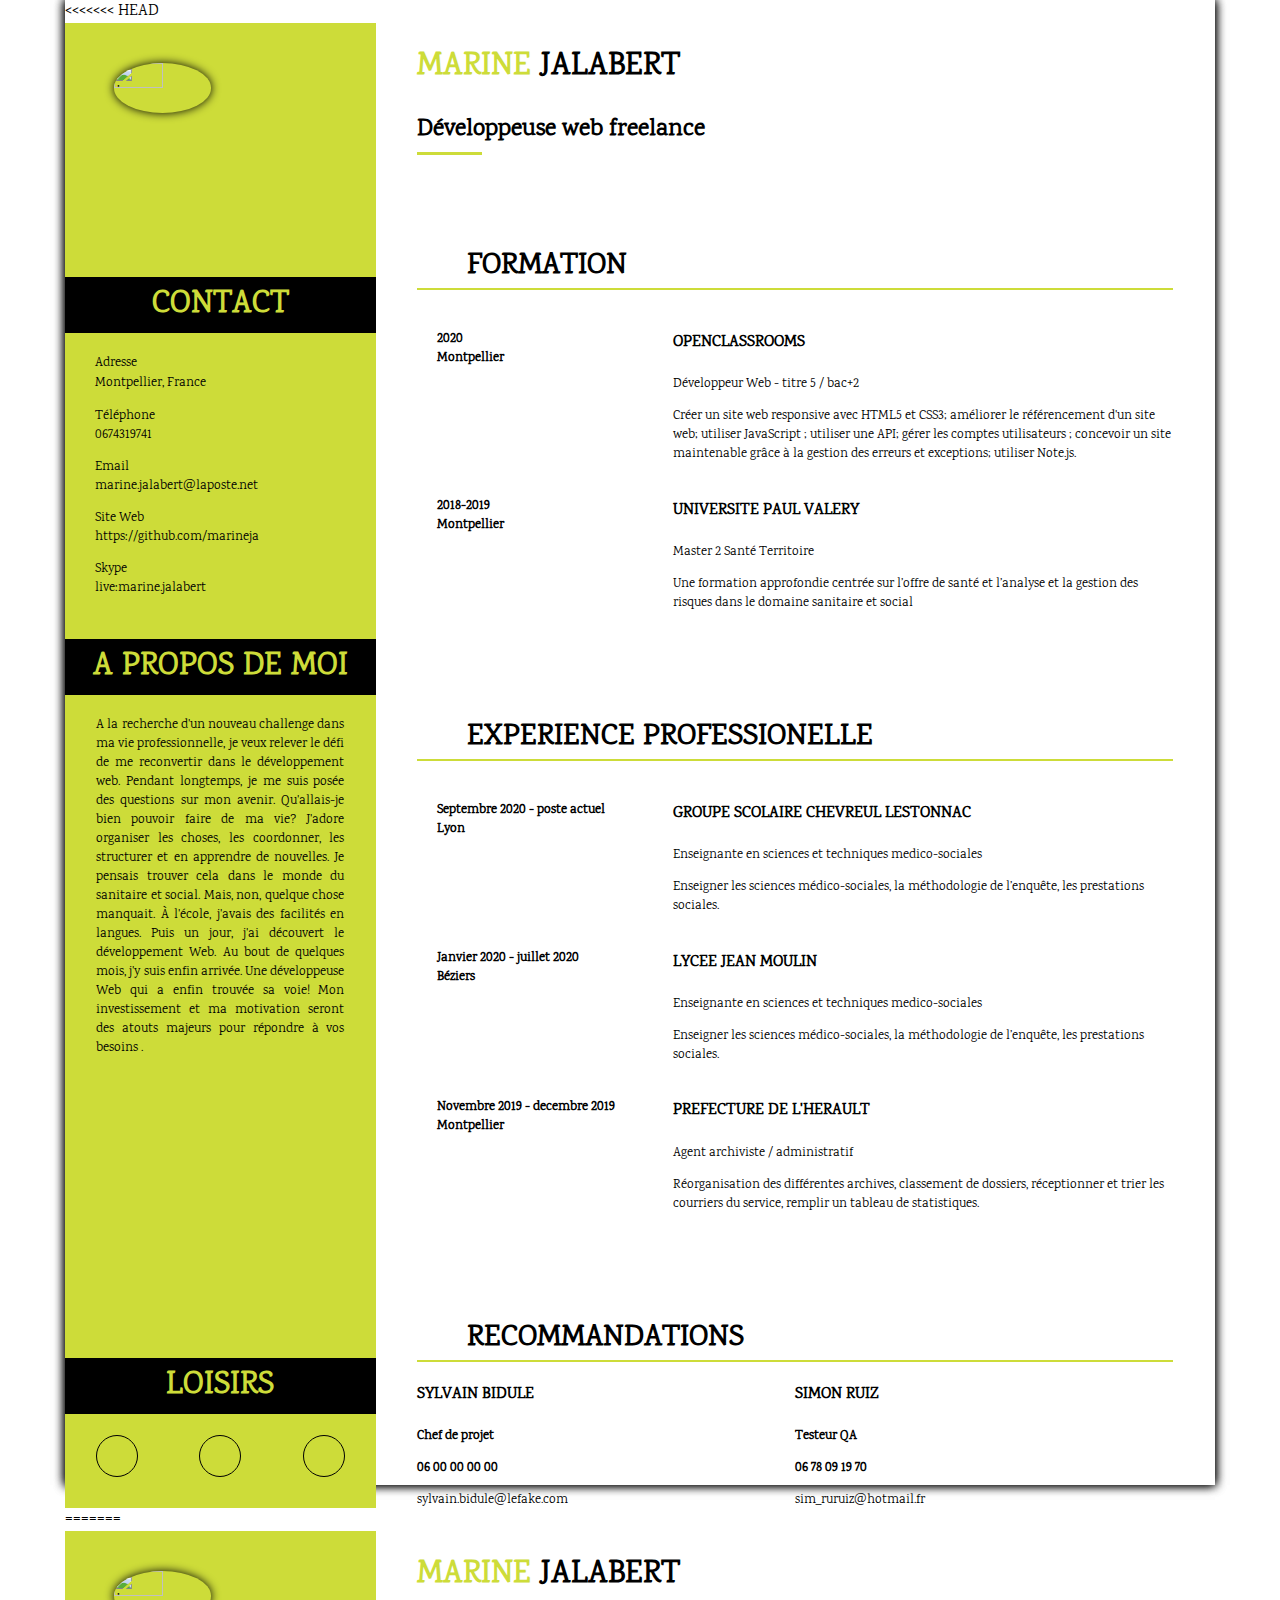
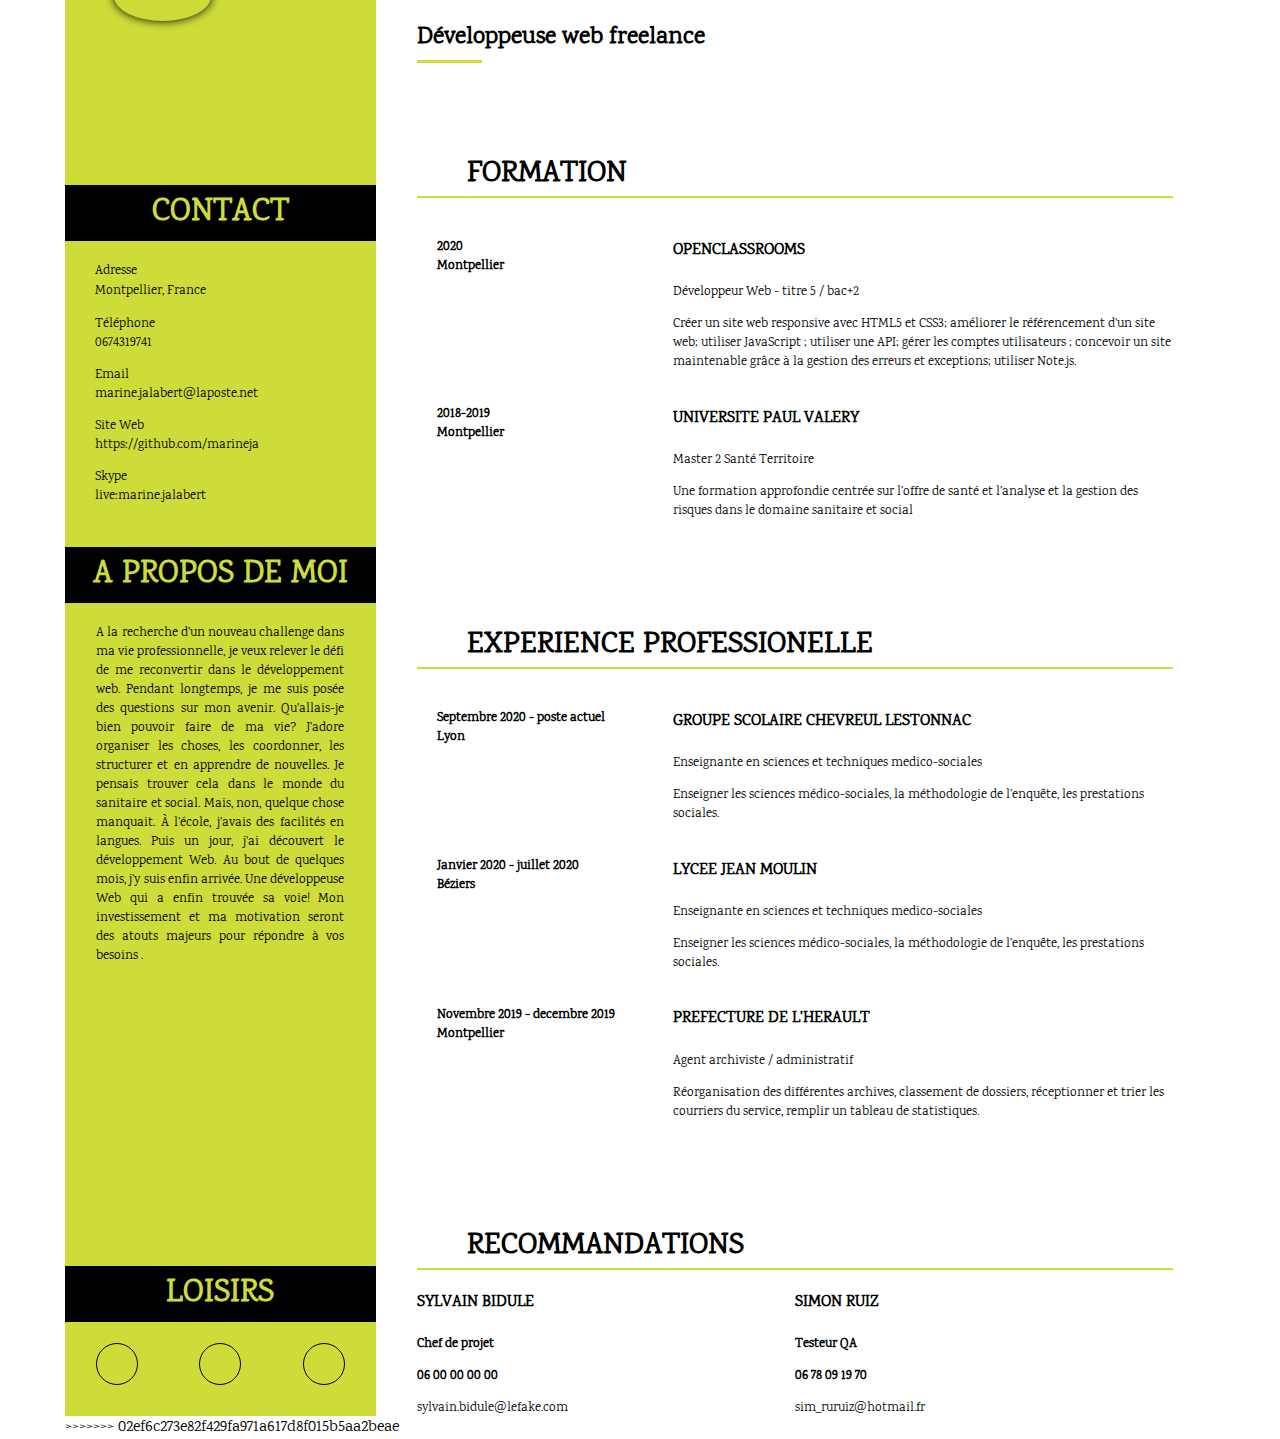
==== index.html @ cd4fb3f7 "changement de nom index.html" ====
<<<<<<< HEAD
<!DOCTYPE html>
<html lang="fr">
<head>
	<title>CV Marine Jalabert Pojet 2</title>
	<link rel="stylesheet" type="text/css" href="CVprojet2.css">
	<link rel="stylesheet" href="https://use.fontawesome.com/releases/v5.14.0/css/all.css" integrity="sha384-HzLeBuhoNPvSl5KYnjx0BT+WB0QEEqLprO+NBkkk5gbc67FTaL7XIGa2w1L0Xbgc" crossorigin="anonymous">
	<meta name="viewport" content="width=device-width, initial-scale=1.0">
	<meta charset="utf-8">
</head>

<body>
	<div class="page">
		<div class="Blocgauche">
			
			<div class="photo">
				<img alt="image de Marine Jalabert" src="photocv.png"> 
			</div>

			<div class="bloccontact">
				<div class="titreun">
					<h1 class="textvert">CONTACT</h1>
				</div>
				<div class="information">
					<div class="adresse">
						<p>
							Adresse <br>
							Montpellier, France
						</p>
					</div>
					<div class="telephone">
						<p>
							Téléphone <br>
							0674319741
						</p>
					</div>
					<div class="email">
						<p>
							Email<br>
							marine.jalabert@laposte.net
						</p>
					</div>
					<div class="site">
						<p>
							Site Web<br>
							https://github.com/marineja
						</p>	
					</div>
					<div class="skype">
						<p>
							Skype<br>
							live:marine.jalabert
						</p>
					</div>
				</div>
				
			</div>
			<div class="présentation">
				<div class="titredeux">
					<h1 class="textvert">A PROPOS DE MOI</h1>
				</div>
				<div class="texte">
					<p>
					A la recherche d'un nouveau challenge dans ma vie professionnelle, je veux relever le défi de me reconvertir dans le développement web. Pendant longtemps, je me suis posée des questions sur mon avenir. Qu'allais-je bien pouvoir faire de ma vie? J'adore organiser les choses, les coordonner, les structurer et en apprendre de nouvelles. Je pensais trouver cela dans le monde du sanitaire et social. Mais, non, quelque chose manquait. À l'école, j'avais des facilités en langues. Puis un jour, j'ai découvert le développement Web. Au bout de quelques mois, j'y suis enfin arrivée. Une développeuse Web qui a enfin trouvée sa voie! Mon investissement et ma motivation seront des atouts majeurs pour répondre à vos besoins .
					</p>
				</div>
			</div>
			<div class="Hobbys">
				<div class="titretrois">
					<h1 class="textvert">LOISIRS</h1>
				</div>
				<div class="icones">
					<div class="TV">
						<i class="fas fa-tv"></i>
					</div>
					<div class="velo">
						<i class="fas fa-biking"></i>
					</div>
					<div class="voyage">
						<i class="fas fa-suitcase-rolling"></i>
					</div>
				</div>
			</div>
		</div>
<!------------------------------------------bloc droit------------------------------------------>
		<div class="blocdroit">
			<div class="photoresponsive">
				<img alt="photo de marine Jalabert" src="photocv.png"> 
			</div>
			<div class="titrecv">
				<div class="prenom">
					<h1> <span class="marine">MARINE</span> <span class="jalabert">JALABERT</span></h1>
				</div>
				<div class="metier">
					<h2>Développeuse web freelance</h2>
					<div class="trait"></div>
				</div>
				
			</div>
<!-----------------------------------------bloc formation----------------------------------------------->
			<div class="bloctitre">
				<div class="titreimage">
					<div class="imagedroit">  
						<i class="fas fa-graduation-cap"></i> 
					</div>
					<div class="titreblocs">
						<h3>FORMATION</h3>
					</div>
				</div>
				<div class="interieur">
					<div class="premierbloc">
						<div class="blocdate">
							<div class="cerclepoint">
								<i class="far fa-dot-circle"></i>
							</div>
							<div class="date">
								<p>
									2020<br>
									Montpellier
								</p>
							</div>
						</div>
						<div class="blocdeux">
							<div class="nomecole">
								<h4>OPENCLASSROOMS</h4> 
							</div>
							<div class="parcours">
								<p>Développeur Web - titre 5 / bac+2</p>
							</div>
							<div class="sujet">
								<p>Créer un site web responsive avec HTML5 et CSS3; améliorer le référencement d'un site web; utiliser JavaScript ; utiliser une API; gérer les comptes utilisateurs ; concevoir un site maintenable grâce à la gestion des erreurs et exceptions; utiliser Note.js.</p>
							</div>
						</div>
					</div>
					<div class="deuxiemebloc">
						<div class="blocdate">
							<div class="cercle">
								<i class="fas fa-circle"></i>
							</div>
							<div class="date">
								<p>
									2018-2019<br>
									Montpellier
								</p>
							</div>
						</div>
						<div class="blocdeux">
							<div class="nomecole">
								<h4>UNIVERSITE PAUL VALERY</h4>
							</div>
							<div class="parcours">
								<p> Master 2 Santé Territoire </p>
							</div>
							<div class="sujet">
								<p> Une formation approfondie centrée sur l’offre de santé et l’analyse et la gestion des risques dans le domaine sanitaire et social</p>
							</div>
						</div>
					</div>
				</div>
				
			</div>
<!-------------------------------------------------------bloc experiences------------------------------------------------>
			<div class="bloctitre">
				<div class="titreimage">
					<div class="imagedroit">
						<i class="fas fa-briefcase"></i>
					</div>
					<div class="titreblocs">
						<h3>EXPERIENCE PROFESSIONELLE</h3>
					</div>
				</div>
				<div class="interieur">
					<div class="premierbloc">
						<div class="blocdate">
							<div class="cerclepoint">
								<i class="far fa-dot-circle"></i>
							</div>
							<div class="date">
								<p>
									Septembre 2020 - poste actuel<br>
									Lyon
								</p>
							</div>
						</div>
						<div class="blocdeux">
							<div class="nomemployeur">
								<h4> GROUPE SCOLAIRE CHEVREUL LESTONNAC </h4> 
							</div>
							<div class="parcours">
								<p>Enseignante en sciences et techniques medico-sociales</p>
							</div>
							<div class="sujet">
								<p> Enseigner les sciences médico-sociales, la méthodologie de l’enquête, les prestations sociales. </p>
							</div>
						</div>
					</div>
					<div class="deuxiemebloc">
						<div class="blocdate">
							<div class="cercle">
								<i class="fas fa-circle"></i>
							</div>
							<div class="date">
								<p>
									Janvier 2020 - juillet 2020<br>
									Béziers
								</p>
							</div>
						</div>
						<div class="blocdeux">
							<div class="nomemployeur">
								<h4>LYCEE JEAN MOULIN </h4>
							</div>
							<div class="parcours">
								<p> Enseignante en sciences et techniques medico-sociales </p>
							</div>
							<div class="sujet">
								<p> Enseigner les sciences médico-sociales, la méthodologie de l’enquête, les prestations sociales.</p>
							</div>
						</div>
					</div>
					<div class="troisiemebloc">
						<div class="blocdate">
							<div class="cercle">
								<i class="fas fa-circle"></i>
							</div>
							<div class="date">
								<p>
									Novembre 2019 - decembre 2019<br>
									Montpellier
								</p>
							</div>
						</div>
						<div class="blocdeux">
							<div class="nomemployeur">
								<h4>PREFECTURE DE L'HERAULT </h4>
							</div>
							<div class="parcours">
								<p> Agent archiviste / administratif </p>
							</div>
							<div class="sujet">
								<p>Réorganisation des différentes archives, classement de dossiers, réceptionner et trier les courriers du service, remplir un tableau de statistiques. </p>
							</div>
						</div>
					</div>
				</div>
			</div>
<!-------------------------------------------------------------------bloc recommandations-------------------------->			
			<div class="bloctitre">
				<div class="titreimage">
					<div class="imagedroit">
						<i class="fas fa-pencil-alt"></i>
					</div>
					<div class="titreblocs">
						<h3>RECOMMANDATIONS</h3>
					</div>
				</div>
				<div class="interieurrecommandations">
					<div class="blocunrecommandations">
						<div class="nom">
							<h4> SYLVAIN BIDULE </h4> 
						</div>
						<div class="job">
							<p>Chef de projet</p>
						</div>
						<div class="tel">
							<p> 06 00 00 00 00 </p>
						</div>
						<div class="mail">
							<p>sylvain.bidule@lefake.com</p>
						</div>
					</div>
					<div class="blocdeuxrecommandations">
						<div class="nom">
							<h4> SIMON RUIZ </h4> 
						</div>
						<div class="job">
							<p>Testeur QA</p>
						</div>
						<div class="tel">
							<p> 06 78 09 19 70 </p>
						</div>
						<div class="mail">
							<p>sim_ruruiz@hotmail.fr</p>
						</div>
					</div>
				</div>
			</div>
		</div>
	</div>
</body>
</html>


=======
<!DOCTYPE html>
<html lang="fr">
<head>
	<title>CV Marine Jalabert Pojet 2</title>
	<link rel="stylesheet" type="text/css" href="CVprojet2.css">
	<link rel="stylesheet" href="https://use.fontawesome.com/releases/v5.14.0/css/all.css" integrity="sha384-HzLeBuhoNPvSl5KYnjx0BT+WB0QEEqLprO+NBkkk5gbc67FTaL7XIGa2w1L0Xbgc" crossorigin="anonymous">
	<meta name="viewport" content="width=device-width, initial-scale=1.0">
	<meta charset="utf-8">
</head>

<body>
	<div class="page">
		<div class="Blocgauche">
			
			<div class="photo">
				<img alt="image de Marine Jalabert" src="photocv.png"> 
			</div>

			<div class="bloccontact">
				<div class="titreun">
					<h1 class="textvert">CONTACT</h1>
				</div>
				<div class="information">
					<div class="adresse">
						<p>
							Adresse <br>
							Montpellier, France
						</p>
					</div>
					<div class="telephone">
						<p>
							Téléphone <br>
							0674319741
						</p>
					</div>
					<div class="email">
						<p>
							Email<br>
							marine.jalabert@laposte.net
						</p>
					</div>
					<div class="site">
						<p>
							Site Web<br>
							https://github.com/marineja
						</p>	
					</div>
					<div class="skype">
						<p>
							Skype<br>
							live:marine.jalabert
						</p>
					</div>
				</div>
				
			</div>
			<div class="présentation">
				<div class="titredeux">
					<h1 class="textvert">A PROPOS DE MOI</h1>
				</div>
				<div class="texte">
					<p>
					A la recherche d'un nouveau challenge dans ma vie professionnelle, je veux relever le défi de me reconvertir dans le développement web. Pendant longtemps, je me suis posée des questions sur mon avenir. Qu'allais-je bien pouvoir faire de ma vie? J'adore organiser les choses, les coordonner, les structurer et en apprendre de nouvelles. Je pensais trouver cela dans le monde du sanitaire et social. Mais, non, quelque chose manquait. À l'école, j'avais des facilités en langues. Puis un jour, j'ai découvert le développement Web. Au bout de quelques mois, j'y suis enfin arrivée. Une développeuse Web qui a enfin trouvée sa voie! Mon investissement et ma motivation seront des atouts majeurs pour répondre à vos besoins .
					</p>
				</div>
			</div>
			<div class="Hobbys">
				<div class="titretrois">
					<h1 class="textvert">LOISIRS</h1>
				</div>
				<div class="icones">
					<div class="TV">
						<i class="fas fa-tv"></i>
					</div>
					<div class="velo">
						<i class="fas fa-biking"></i>
					</div>
					<div class="voyage">
						<i class="fas fa-suitcase-rolling"></i>
					</div>
				</div>
			</div>
		</div>
<!------------------------------------------bloc droit------------------------------------------>
		<div class="blocdroit">
			<div class="photoresponsive">
				<img alt="photo de marine Jalabert" src="photocv.png"> 
			</div>
			<div class="titrecv">
				<div class="prenom">
					<h1> <span class="marine">MARINE</span> <span class="jalabert">JALABERT</span></h1>
				</div>
				<div class="metier">
					<h2>Développeuse web freelance</h2>
					<div class="trait"></div>
				</div>
				
			</div>
<!-----------------------------------------bloc formation----------------------------------------------->
			<div class="bloctitre">
				<div class="titreimage">
					<div class="imagedroit">  
						<i class="fas fa-graduation-cap"></i> 
					</div>
					<div class="titreblocs">
						<h3>FORMATION</h3>
					</div>
				</div>
				<div class="interieur">
					<div class="premierbloc">
						<div class="blocdate">
							<div class="cerclepoint">
								<i class="far fa-dot-circle"></i>
							</div>
							<div class="date">
								<p>
									2020<br>
									Montpellier
								</p>
							</div>
						</div>
						<div class="blocdeux">
							<div class="nomecole">
								<h4>OPENCLASSROOMS</h4> 
							</div>
							<div class="parcours">
								<p>Développeur Web - titre 5 / bac+2</p>
							</div>
							<div class="sujet">
								<p>Créer un site web responsive avec HTML5 et CSS3; améliorer le référencement d'un site web; utiliser JavaScript ; utiliser une API; gérer les comptes utilisateurs ; concevoir un site maintenable grâce à la gestion des erreurs et exceptions; utiliser Note.js.</p>
							</div>
						</div>
					</div>
					<div class="deuxiemebloc">
						<div class="blocdate">
							<div class="cercle">
								<i class="fas fa-circle"></i>
							</div>
							<div class="date">
								<p>
									2018-2019<br>
									Montpellier
								</p>
							</div>
						</div>
						<div class="blocdeux">
							<div class="nomecole">
								<h4>UNIVERSITE PAUL VALERY</h4>
							</div>
							<div class="parcours">
								<p> Master 2 Santé Territoire </p>
							</div>
							<div class="sujet">
								<p> Une formation approfondie centrée sur l’offre de santé et l’analyse et la gestion des risques dans le domaine sanitaire et social</p>
							</div>
						</div>
					</div>
				</div>
				
			</div>
<!-------------------------------------------------------bloc experiences------------------------------------------------>
			<div class="bloctitre">
				<div class="titreimage">
					<div class="imagedroit">
						<i class="fas fa-briefcase"></i>
					</div>
					<div class="titreblocs">
						<h3>EXPERIENCE PROFESSIONELLE</h3>
					</div>
				</div>
				<div class="interieur">
					<div class="premierbloc">
						<div class="blocdate">
							<div class="cerclepoint">
								<i class="far fa-dot-circle"></i>
							</div>
							<div class="date">
								<p>
									Septembre 2020 - poste actuel<br>
									Lyon
								</p>
							</div>
						</div>
						<div class="blocdeux">
							<div class="nomemployeur">
								<h4> GROUPE SCOLAIRE CHEVREUL LESTONNAC </h4> 
							</div>
							<div class="parcours">
								<p>Enseignante en sciences et techniques medico-sociales</p>
							</div>
							<div class="sujet">
								<p> Enseigner les sciences médico-sociales, la méthodologie de l’enquête, les prestations sociales. </p>
							</div>
						</div>
					</div>
					<div class="deuxiemebloc">
						<div class="blocdate">
							<div class="cercle">
								<i class="fas fa-circle"></i>
							</div>
							<div class="date">
								<p>
									Janvier 2020 - juillet 2020<br>
									Béziers
								</p>
							</div>
						</div>
						<div class="blocdeux">
							<div class="nomemployeur">
								<h4>LYCEE JEAN MOULIN </h4>
							</div>
							<div class="parcours">
								<p> Enseignante en sciences et techniques medico-sociales </p>
							</div>
							<div class="sujet">
								<p> Enseigner les sciences médico-sociales, la méthodologie de l’enquête, les prestations sociales.</p>
							</div>
						</div>
					</div>
					<div class="troisiemebloc">
						<div class="blocdate">
							<div class="cercle">
								<i class="fas fa-circle"></i>
							</div>
							<div class="date">
								<p>
									Novembre 2019 - decembre 2019<br>
									Montpellier
								</p>
							</div>
						</div>
						<div class="blocdeux">
							<div class="nomemployeur">
								<h4>PREFECTURE DE L'HERAULT </h4>
							</div>
							<div class="parcours">
								<p> Agent archiviste / administratif </p>
							</div>
							<div class="sujet">
								<p>Réorganisation des différentes archives, classement de dossiers, réceptionner et trier les courriers du service, remplir un tableau de statistiques. </p>
							</div>
						</div>
					</div>
				</div>
			</div>
<!-------------------------------------------------------------------bloc recommandations-------------------------->			
			<div class="bloctitre">
				<div class="titreimage">
					<div class="imagedroit">
						<i class="fas fa-pencil-alt"></i>
					</div>
					<div class="titreblocs">
						<h3>RECOMMANDATIONS</h3>
					</div>
				</div>
				<div class="interieurrecommandations">
					<div class="blocunrecommandations">
						<div class="nom">
							<h4> SYLVAIN BIDULE </h4> 
						</div>
						<div class="job">
							<p>Chef de projet</p>
						</div>
						<div class="tel">
							<p> 06 00 00 00 00 </p>
						</div>
						<div class="mail">
							<p>sylvain.bidule@lefake.com</p>
						</div>
					</div>
					<div class="blocdeuxrecommandations">
						<div class="nom">
							<h4> SIMON RUIZ </h4> 
						</div>
						<div class="job">
							<p>Testeur QA</p>
						</div>
						<div class="tel">
							<p> 06 78 09 19 70 </p>
						</div>
						<div class="mail">
							<p>sim_ruruiz@hotmail.fr</p>
						</div>
					</div>
				</div>
			</div>
		</div>
	</div>
</body>
</html>


>>>>>>> 02ef6c273e82f429fa971a617d8f015b5aa2beae
---- CVprojet2.css ----
@font-face {
  font-family: "Karma-Regular";
  src: url("Karma-Regular.ttf");
}
body{
	font-family: "Karma-Regular"
}
body, html{
	margin: 0 auto;
	padding: 0;
	width: 1150px;
	height: 1485px;
	box-shadow: 0px 0px 10px black

}
.page{
	display: flex;
	width: 100%;
	height: 100%;}

p{
	font-size: small;
}
/*=======================================================blocgauce==================================*/
.Blocgauche{
	width: 27%;
	background-color: #CDDC39;
	position: relative;
	display: flex;
	flex-wrap: wrap;
}

.titreun{
	background-color: black;
	height: auto;
	text-align: center;
}

h1{
	
	font-family: "Karma-Regular";
}

.textvert {
	color: #CDDC39;
	padding: 5px 0px;
}
.titredeux{
	background-color: black;
	height: auto;
	text-align: center;
}
.texte{
	text-align: justify;
	margin-left: 10%;
	margin-right: 10%;
}
.titretrois{
	background-color: black;
	height: auto;
	text-align: center;
}
.photo{
	height: 100px;
}
.photo > img{
	border-radius: 50%;
	display: block;
    margin-left: auto;
    margin-right: auto;
    margin-top: 40px;
    box-shadow: 0px 0px 10px black;
    width: 50%;

}
.adresse > p {
	line-height: 20px;
}
.information{
	padding-left: 30px;
}
.icones{
	display: flex;
	justify-content: space-around;
}
.icones>div{
	height: 40px;
	width: 40px;
	border: 1px solid black;
	border-radius: 50%;
	text-align: center;
	line-height: 40px;
}
.icones>div>i{
	font-size: 20px;
}
.marine{
	color:#CDDC39; 
}
.jalabert{
	color: black;
}
.Hobbys{
	align-self: flex-end;
	width: 100%;
	margin-bottom: 10%;
}
.bloccontact{
	width: 100%;
	height: 230px;
}

/*==============================================================bloc droit==================================*/
.blocdroit{
	width: 73%;
}
.photoresponsive{
	display: none;
}
.titrecv{
	margin-left: 5%;
	margin-right: 5%;
}
h2{
	font-weight: bold;
	margin-bottom: 5px;
}

.trait{
	height: 3px;
	width: 65px;
	background-color:#CDDC39; 
}

.imagedroit>i{
	color: #CDDC39;
	font-size: 30px;

}
.parcours>p{
	font-size: small;
}
.sujet>p{
	font-size: small;
}
.date>p{
	font-weight: bold;
}
.date{
	margin: 0 0 0 20px;
}
.cerclepoint>i{
	color: #CDDC39;
	padding-top: 20px;
}
h3{
	font-weight: bold;
	font-size: large;
	margin: 0 0 0 50px;
	font-size: 30px;
	
}
.titreimage{
	display: flex;
	width: 100%;
	border-bottom: solid 2px #CDDC39;
}
.blocdate{
	display: flex;
}
.date > p {
	margin-top: 20px;

}
.premierbloc{
	margin-top: 20px;
	display: flex;
	justify-content: space-between;
}
h4{
	font-weight: bold;
}
.deuxiemebloc{
	display: flex;
}
.cercle>i{
	color: #CDDC39;
	padding-top: 20px;
}
.bloctitre{
	margin-top: 90px;
	margin-bottom: 50px;
	margin-left: 5%;
	margin-right: 5%;
}
.blocdeux{
	width: 500px;
}


/*===============================================bloc experiences================================================*/

.troisiemebloc{
	display: flex;
	justify-content: space-between;
}

.deuxiemebloc{
	display: flex;
	justify-content: space-between;
}




/***********************************************recommandations*********************************************/
.interieurrecommandations{
	display: flex;
}

.blocdeuxrecommandations{
	width: 500px;
}
.deuxiemebloc{
	display: flex;
}
.blocunrecommandations{
	width: 50%;
}
.blocdeuxrecommandations{
	width: 50%;
}
.job>p{
	font-weight: bold;
}
.tel>p{
	font-weight: bold;
}

@media screen and (max-width: 1150px) {


	body, html{
	
		width: 100%;
		height: auto;
		
	}
	.page{
	flex-direction: column-reverse;}
	.blocdroit{
	width: 100%;
	}

	.Blocgauche{
	width: 100%; 
	}
	.blocdroit{
	width: 100%;
}
	.photo{
	display: none;

	}
	.bloccontact{
		height: 340px;
	}
	.photoresponsive{
		display: block;
		width: 200px;
		margin: 0 auto;
	}
	.photoresponsive>img{
	border-radius: 50%;
	display: block;
    margin-left: auto;
    margin-right: auto;
    margin-top: 40px;
    box-shadow: 0px 0px 10px black;
    width: 100%;
	}
	.premierbloc{
		display: block;
	}
	.deuxiemebloc{
		display: block;
	}
	.troisiemebloc{
		display: block;
	}
	body, html{
		box-shadow: none;
	}









}
@media screen and (max-width: 550px){

.blocdeux{
	width: 100%;
}
.imagedroit{
	display: none;
}
h3{
	margin: 0;
	text-align: center;
	font-size: 20px;
}
.interieurrecommandations{
	display: block;
}
.titreblocs{
	width: 100%;
}

}
---- CVprojet2.css ----
@font-face {
  font-family: "Karma-Regular";
  src: url("Karma-Regular.ttf");
}
body{
	font-family: "Karma-Regular"
}
body, html{
	margin: 0 auto;
	padding: 0;
	width: 1150px;
	height: 1485px;
	box-shadow: 0px 0px 10px black

}
.page{
	display: flex;
	width: 100%;
	height: 100%;}

p{
	font-size: small;
}
/*=======================================================blocgauce==================================*/
.Blocgauche{
	width: 27%;
	background-color: #CDDC39;
	position: relative;
	display: flex;
	flex-wrap: wrap;
}

.titreun{
	background-color: black;
	height: auto;
	text-align: center;
}

h1{
	
	font-family: "Karma-Regular";
}

.textvert {
	color: #CDDC39;
	padding: 5px 0px;
}
.titredeux{
	background-color: black;
	height: auto;
	text-align: center;
}
.texte{
	text-align: justify;
	margin-left: 10%;
	margin-right: 10%;
}
.titretrois{
	background-color: black;
	height: auto;
	text-align: center;
}
.photo{
	height: 100px;
}
.photo > img{
	border-radius: 50%;
	display: block;
    margin-left: auto;
    margin-right: auto;
    margin-top: 40px;
    box-shadow: 0px 0px 10px black;
    width: 50%;

}
.adresse > p {
	line-height: 20px;
}
.information{
	padding-left: 30px;
}
.icones{
	display: flex;
	justify-content: space-around;
}
.icones>div{
	height: 40px;
	width: 40px;
	border: 1px solid black;
	border-radius: 50%;
	text-align: center;
	line-height: 40px;
}
.icones>div>i{
	font-size: 20px;
}
.marine{
	color:#CDDC39; 
}
.jalabert{
	color: black;
}
.Hobbys{
	align-self: flex-end;
	width: 100%;
	margin-bottom: 10%;
}
.bloccontact{
	width: 100%;
	height: 230px;
}

/*==============================================================bloc droit==================================*/
.blocdroit{
	width: 73%;
}
.photoresponsive{
	display: none;
}
.titrecv{
	margin-left: 5%;
	margin-right: 5%;
}
h2{
	font-weight: bold;
	margin-bottom: 5px;
}

.trait{
	height: 3px;
	width: 65px;
	background-color:#CDDC39; 
}

.imagedroit>i{
	color: #CDDC39;
	font-size: 30px;

}
.parcours>p{
	font-size: small;
}
.sujet>p{
	font-size: small;
}
.date>p{
	font-weight: bold;
}
.date{
	margin: 0 0 0 20px;
}
.cerclepoint>i{
	color: #CDDC39;
	padding-top: 20px;
}
h3{
	font-weight: bold;
	font-size: large;
	margin: 0 0 0 50px;
	font-size: 30px;
	
}
.titreimage{
	display: flex;
	width: 100%;
	border-bottom: solid 2px #CDDC39;
}
.blocdate{
	display: flex;
}
.date > p {
	margin-top: 20px;

}
.premierbloc{
	margin-top: 20px;
	display: flex;
	justify-content: space-between;
}
h4{
	font-weight: bold;
}
.deuxiemebloc{
	display: flex;
}
.cercle>i{
	color: #CDDC39;
	padding-top: 20px;
}
.bloctitre{
	margin-top: 90px;
	margin-bottom: 50px;
	margin-left: 5%;
	margin-right: 5%;
}
.blocdeux{
	width: 500px;
}


/*===============================================bloc experiences================================================*/

.troisiemebloc{
	display: flex;
	justify-content: space-between;
}

.deuxiemebloc{
	display: flex;
	justify-content: space-between;
}




/***********************************************recommandations*********************************************/
.interieurrecommandations{
	display: flex;
}

.blocdeuxrecommandations{
	width: 500px;
}
.deuxiemebloc{
	display: flex;
}
.blocunrecommandations{
	width: 50%;
}
.blocdeuxrecommandations{
	width: 50%;
}
.job>p{
	font-weight: bold;
}
.tel>p{
	font-weight: bold;
}

@media screen and (max-width: 1150px) {


	body, html{
	
		width: 100%;
		height: auto;
		
	}
	.page{
	flex-direction: column-reverse;}
	.blocdroit{
	width: 100%;
	}

	.Blocgauche{
	width: 100%; 
	}
	.blocdroit{
	width: 100%;
}
	.photo{
	display: none;

	}
	.bloccontact{
		height: 340px;
	}
	.photoresponsive{
		display: block;
		width: 200px;
		margin: 0 auto;
	}
	.photoresponsive>img{
	border-radius: 50%;
	display: block;
    margin-left: auto;
    margin-right: auto;
    margin-top: 40px;
    box-shadow: 0px 0px 10px black;
    width: 100%;
	}
	.premierbloc{
		display: block;
	}
	.deuxiemebloc{
		display: block;
	}
	.troisiemebloc{
		display: block;
	}
	body, html{
		box-shadow: none;
	}









}
@media screen and (max-width: 550px){

.blocdeux{
	width: 100%;
}
.imagedroit{
	display: none;
}
h3{
	margin: 0;
	text-align: center;
	font-size: 20px;
}
.interieurrecommandations{
	display: block;
}
.titreblocs{
	width: 100%;
}

}
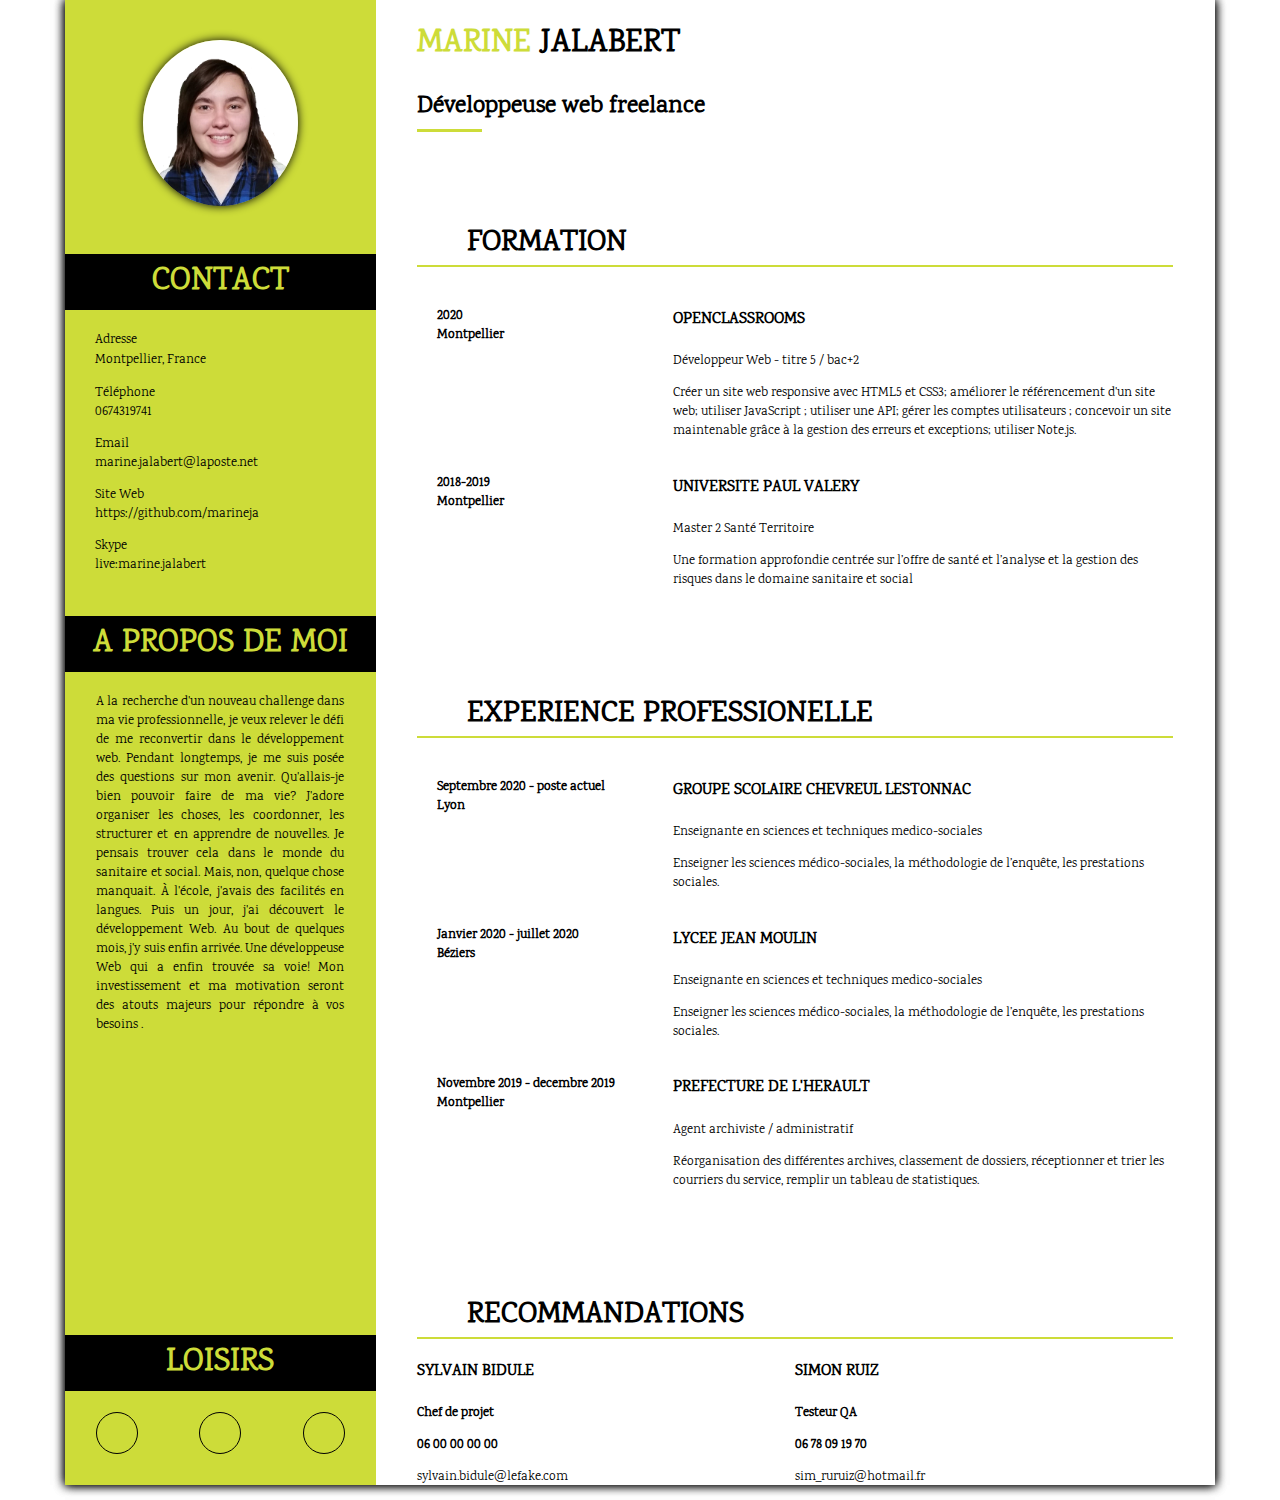
==== commit aec5a300: "reglement de bugs" ====
--- a/index.html
+++ b/index.html
@@ -1,4 +1,4 @@
-<<<<<<< HEAD
+
 <!DOCTYPE html>
 <html lang="fr">
 <head>
@@ -290,298 +290,3 @@
 </body>
 </html>
 
-
-=======
-<!DOCTYPE html>
-<html lang="fr">
-<head>
-	<title>CV Marine Jalabert Pojet 2</title>
-	<link rel="stylesheet" type="text/css" href="CVprojet2.css">
-	<link rel="stylesheet" href="https://use.fontawesome.com/releases/v5.14.0/css/all.css" integrity="sha384-HzLeBuhoNPvSl5KYnjx0BT+WB0QEEqLprO+NBkkk5gbc67FTaL7XIGa2w1L0Xbgc" crossorigin="anonymous">
-	<meta name="viewport" content="width=device-width, initial-scale=1.0">
-	<meta charset="utf-8">
-</head>
-
-<body>
-	<div class="page">
-		<div class="Blocgauche">
-			
-			<div class="photo">
-				<img alt="image de Marine Jalabert" src="photocv.png"> 
-			</div>
-
-			<div class="bloccontact">
-				<div class="titreun">
-					<h1 class="textvert">CONTACT</h1>
-				</div>
-				<div class="information">
-					<div class="adresse">
-						<p>
-							Adresse <br>
-							Montpellier, France
-						</p>
-					</div>
-					<div class="telephone">
-						<p>
-							Téléphone <br>
-							0674319741
-						</p>
-					</div>
-					<div class="email">
-						<p>
-							Email<br>
-							marine.jalabert@laposte.net
-						</p>
-					</div>
-					<div class="site">
-						<p>
-							Site Web<br>
-							https://github.com/marineja
-						</p>	
-					</div>
-					<div class="skype">
-						<p>
-							Skype<br>
-							live:marine.jalabert
-						</p>
-					</div>
-				</div>
-				
-			</div>
-			<div class="présentation">
-				<div class="titredeux">
-					<h1 class="textvert">A PROPOS DE MOI</h1>
-				</div>
-				<div class="texte">
-					<p>
-					A la recherche d'un nouveau challenge dans ma vie professionnelle, je veux relever le défi de me reconvertir dans le développement web. Pendant longtemps, je me suis posée des questions sur mon avenir. Qu'allais-je bien pouvoir faire de ma vie? J'adore organiser les choses, les coordonner, les structurer et en apprendre de nouvelles. Je pensais trouver cela dans le monde du sanitaire et social. Mais, non, quelque chose manquait. À l'école, j'avais des facilités en langues. Puis un jour, j'ai découvert le développement Web. Au bout de quelques mois, j'y suis enfin arrivée. Une développeuse Web qui a enfin trouvée sa voie! Mon investissement et ma motivation seront des atouts majeurs pour répondre à vos besoins .
-					</p>
-				</div>
-			</div>
-			<div class="Hobbys">
-				<div class="titretrois">
-					<h1 class="textvert">LOISIRS</h1>
-				</div>
-				<div class="icones">
-					<div class="TV">
-						<i class="fas fa-tv"></i>
-					</div>
-					<div class="velo">
-						<i class="fas fa-biking"></i>
-					</div>
-					<div class="voyage">
-						<i class="fas fa-suitcase-rolling"></i>
-					</div>
-				</div>
-			</div>
-		</div>
-<!------------------------------------------bloc droit------------------------------------------>
-		<div class="blocdroit">
-			<div class="photoresponsive">
-				<img alt="photo de marine Jalabert" src="photocv.png"> 
-			</div>
-			<div class="titrecv">
-				<div class="prenom">
-					<h1> <span class="marine">MARINE</span> <span class="jalabert">JALABERT</span></h1>
-				</div>
-				<div class="metier">
-					<h2>Développeuse web freelance</h2>
-					<div class="trait"></div>
-				</div>
-				
-			</div>
-<!-----------------------------------------bloc formation----------------------------------------------->
-			<div class="bloctitre">
-				<div class="titreimage">
-					<div class="imagedroit">  
-						<i class="fas fa-graduation-cap"></i> 
-					</div>
-					<div class="titreblocs">
-						<h3>FORMATION</h3>
-					</div>
-				</div>
-				<div class="interieur">
-					<div class="premierbloc">
-						<div class="blocdate">
-							<div class="cerclepoint">
-								<i class="far fa-dot-circle"></i>
-							</div>
-							<div class="date">
-								<p>
-									2020<br>
-									Montpellier
-								</p>
-							</div>
-						</div>
-						<div class="blocdeux">
-							<div class="nomecole">
-								<h4>OPENCLASSROOMS</h4> 
-							</div>
-							<div class="parcours">
-								<p>Développeur Web - titre 5 / bac+2</p>
-							</div>
-							<div class="sujet">
-								<p>Créer un site web responsive avec HTML5 et CSS3; améliorer le référencement d'un site web; utiliser JavaScript ; utiliser une API; gérer les comptes utilisateurs ; concevoir un site maintenable grâce à la gestion des erreurs et exceptions; utiliser Note.js.</p>
-							</div>
-						</div>
-					</div>
-					<div class="deuxiemebloc">
-						<div class="blocdate">
-							<div class="cercle">
-								<i class="fas fa-circle"></i>
-							</div>
-							<div class="date">
-								<p>
-									2018-2019<br>
-									Montpellier
-								</p>
-							</div>
-						</div>
-						<div class="blocdeux">
-							<div class="nomecole">
-								<h4>UNIVERSITE PAUL VALERY</h4>
-							</div>
-							<div class="parcours">
-								<p> Master 2 Santé Territoire </p>
-							</div>
-							<div class="sujet">
-								<p> Une formation approfondie centrée sur l’offre de santé et l’analyse et la gestion des risques dans le domaine sanitaire et social</p>
-							</div>
-						</div>
-					</div>
-				</div>
-				
-			</div>
-<!-------------------------------------------------------bloc experiences------------------------------------------------>
-			<div class="bloctitre">
-				<div class="titreimage">
-					<div class="imagedroit">
-						<i class="fas fa-briefcase"></i>
-					</div>
-					<div class="titreblocs">
-						<h3>EXPERIENCE PROFESSIONELLE</h3>
-					</div>
-				</div>
-				<div class="interieur">
-					<div class="premierbloc">
-						<div class="blocdate">
-							<div class="cerclepoint">
-								<i class="far fa-dot-circle"></i>
-							</div>
-							<div class="date">
-								<p>
-									Septembre 2020 - poste actuel<br>
-									Lyon
-								</p>
-							</div>
-						</div>
-						<div class="blocdeux">
-							<div class="nomemployeur">
-								<h4> GROUPE SCOLAIRE CHEVREUL LESTONNAC </h4> 
-							</div>
-							<div class="parcours">
-								<p>Enseignante en sciences et techniques medico-sociales</p>
-							</div>
-							<div class="sujet">
-								<p> Enseigner les sciences médico-sociales, la méthodologie de l’enquête, les prestations sociales. </p>
-							</div>
-						</div>
-					</div>
-					<div class="deuxiemebloc">
-						<div class="blocdate">
-							<div class="cercle">
-								<i class="fas fa-circle"></i>
-							</div>
-							<div class="date">
-								<p>
-									Janvier 2020 - juillet 2020<br>
-									Béziers
-								</p>
-							</div>
-						</div>
-						<div class="blocdeux">
-							<div class="nomemployeur">
-								<h4>LYCEE JEAN MOULIN </h4>
-							</div>
-							<div class="parcours">
-								<p> Enseignante en sciences et techniques medico-sociales </p>
-							</div>
-							<div class="sujet">
-								<p> Enseigner les sciences médico-sociales, la méthodologie de l’enquête, les prestations sociales.</p>
-							</div>
-						</div>
-					</div>
-					<div class="troisiemebloc">
-						<div class="blocdate">
-							<div class="cercle">
-								<i class="fas fa-circle"></i>
-							</div>
-							<div class="date">
-								<p>
-									Novembre 2019 - decembre 2019<br>
-									Montpellier
-								</p>
-							</div>
-						</div>
-						<div class="blocdeux">
-							<div class="nomemployeur">
-								<h4>PREFECTURE DE L'HERAULT </h4>
-							</div>
-							<div class="parcours">
-								<p> Agent archiviste / administratif </p>
-							</div>
-							<div class="sujet">
-								<p>Réorganisation des différentes archives, classement de dossiers, réceptionner et trier les courriers du service, remplir un tableau de statistiques. </p>
-							</div>
-						</div>
-					</div>
-				</div>
-			</div>
-<!-------------------------------------------------------------------bloc recommandations-------------------------->			
-			<div class="bloctitre">
-				<div class="titreimage">
-					<div class="imagedroit">
-						<i class="fas fa-pencil-alt"></i>
-					</div>
-					<div class="titreblocs">
-						<h3>RECOMMANDATIONS</h3>
-					</div>
-				</div>
-				<div class="interieurrecommandations">
-					<div class="blocunrecommandations">
-						<div class="nom">
-							<h4> SYLVAIN BIDULE </h4> 
-						</div>
-						<div class="job">
-							<p>Chef de projet</p>
-						</div>
-						<div class="tel">
-							<p> 06 00 00 00 00 </p>
-						</div>
-						<div class="mail">
-							<p>sylvain.bidule@lefake.com</p>
-						</div>
-					</div>
-					<div class="blocdeuxrecommandations">
-						<div class="nom">
-							<h4> SIMON RUIZ </h4> 
-						</div>
-						<div class="job">
-							<p>Testeur QA</p>
-						</div>
-						<div class="tel">
-							<p> 06 78 09 19 70 </p>
-						</div>
-						<div class="mail">
-							<p>sim_ruruiz@hotmail.fr</p>
-						</div>
-					</div>
-				</div>
-			</div>
-		</div>
-	</div>
-</body>
-</html>
-
-
->>>>>>> 02ef6c273e82f429fa971a617d8f015b5aa2beae
